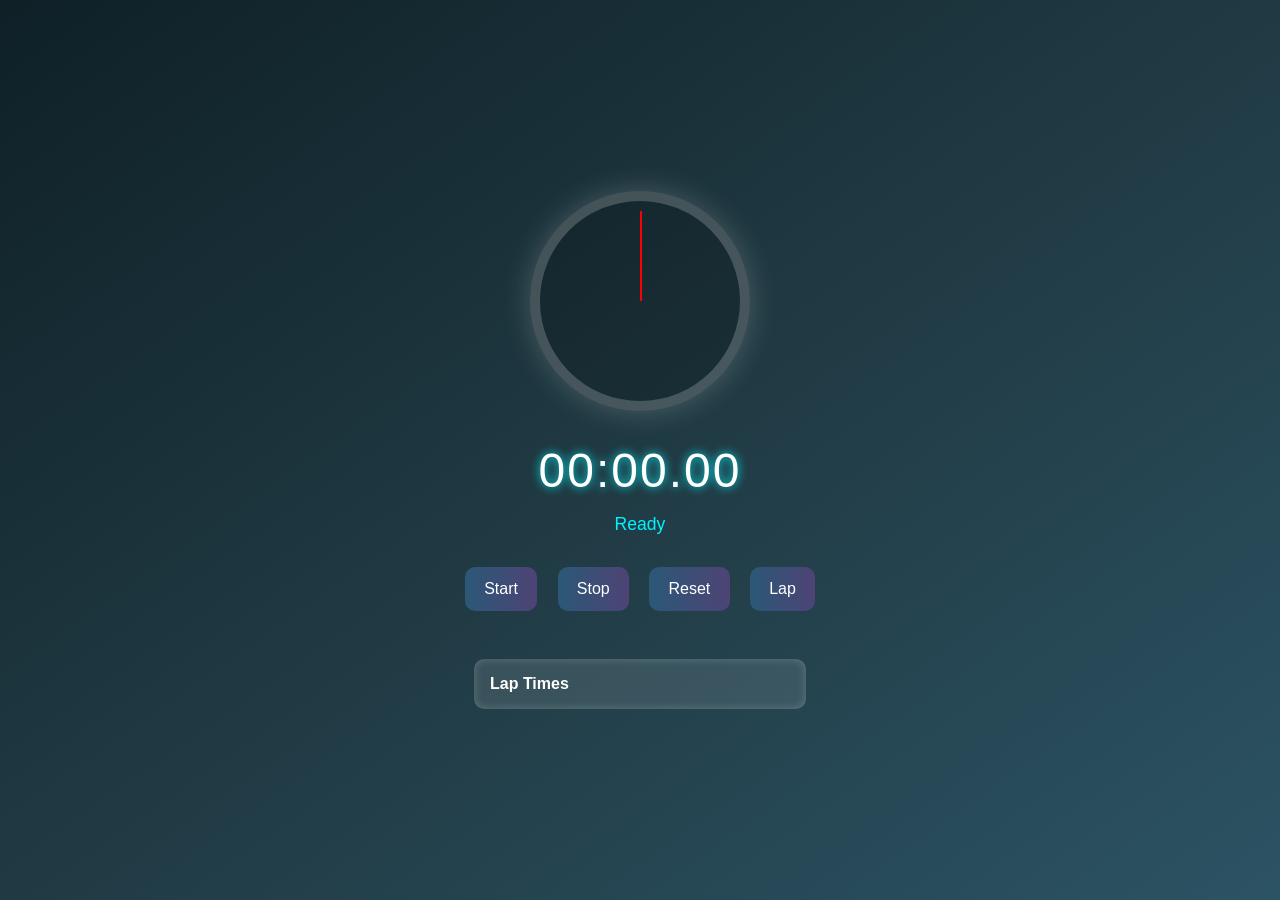
==== index.html @ 61e8c580 "Rename task2.html to index.html" ====
<!DOCTYPE html>
<html lang="en">
  <head>
    <meta charset="UTF-8" />
    <meta name="viewport" content="width=device-width, initial-scale=1.0" />
    <title>Analog Stopwatch with Lap Feature</title>

    <!-- ==== custom css code ==== -->

    <style>
      /* Page layout and background */
      body {
        margin: 0;
        font-family: "Segoe UI", sans-serif;
        background: linear-gradient(to bottom right, #0f2027, #203a43, #2c5364);
        color: white;
        display: flex;
        flex-direction: column;
        align-items: center;
        justify-content: center;
        height: 100vh;
      }

      /* Main stopwatch layout */
      .stopwatch-container {
        display: flex;
        flex-direction: column;
        align-items: center;
        gap: 2rem;
      }

      /* Circular analog stopwatch */
      .analog {
        position: relative;
        width: 200px;
        height: 200px;
        border: 10px solid rgba(255, 255, 255, 0.2);
        border-radius: 50%;
        background-color: rgba(0, 0, 0, 0.2);
        box-shadow: 0 0 30px rgba(255, 255, 255, 0.2);
      }

      /* Rotating needle inside the analog dial */
      .needle {
        position: absolute;
        width: 2px;
        height: 90px;
        background: red;
        top: 10px;
        left: 50%;
        transform-origin: bottom;
        transform: rotate(0deg);
      }

      /* Digital time display */
      .digital {
        font-size: 3rem;
        letter-spacing: 2px;
        text-shadow: 0 0 10px #00f2ff;
      }

      /* Stopwatch buttons */
      .buttons button {
        padding: 0.8rem 1.2rem;
        margin: 0 0.5rem;
        border: none;
        border-radius: 10px;
        background: linear-gradient(to right, #2b5876, #4e4376);
        color: white;
        font-size: 1rem;
        cursor: pointer;
        transition: transform 0.2s, background 0.3s;
      }

      /* Button hover effect */
      .buttons button:hover {
        transform: scale(1.05);
        background: linear-gradient(to right, #4e4376, #2b5876);
      }

      /* Lap list container */
      .laps {
        margin-top: 1rem;
        width: 300px;
        max-height: 150px;
        overflow-y: auto;
        background: rgba(255, 255, 255, 0.1);
        padding: 1rem;
        border-radius: 10px;
        box-shadow: inset 0 0 10px rgba(255, 255, 255, 0.2);
      }

      /* Individual lap item */
      .lap-item {
        display: flex;
        justify-content: space-between;
        margin-bottom: 5px;
      }

      /* Stopwatch status text */
      .status {
        font-size: 1.1rem;
        margin-top: -1rem;
        color: #00f2ff;
      }
    </style>
  </head>
  <body>
    <!-- ==== custom html code ==== -->
    <!-- Stopwatch Container -->
    <div class="stopwatch-container">
      <!-- Analog dial with rotating needle -->
      <div class="analog">
        <div class="needle" id="needle"></div>
      </div>

      <!-- Digital time display -->
      <div class="digital" id="timeDisplay">00:00.00</div>

      <!-- Status text (e.g. Ready, Running, Stopped) -->
      <div class="status" id="statusDisplay">Ready</div>

      <!-- Control buttons -->
      <div class="buttons">
        <button onclick="startStopwatch()">Start</button>
        <button onclick="stopStopwatch()">Stop</button>
        <button onclick="resetStopwatch()">Reset</button>
        <button onclick="recordLap()">Lap</button>
      </div>

      <!-- Lap records display -->
      <div class="laps" id="lapsContainer">
        <strong>Lap Times</strong>
        <div id="laps"></div>
      </div>
    </div>

    <!-- ==== custom javascript code ==== -->
    <script>
      // Variables to track time and state
      let startTime,
        updatedTime,
        difference = 0;
      let timerInterval;
      let isRunning = false;
      let lapCounter = 1;

      // DOM references
      const needle = document.getElementById("needle");
      const statusDisplay = document.getElementById("statusDisplay");

      /**
       * Updates the time display and rotates the needle
       */
      function updateDisplay() {
        updatedTime = new Date().getTime();
        difference = updatedTime - startTime;

        // Calculate minutes, seconds, milliseconds
        let milliseconds = parseInt((difference % 1000) / 10);
        let seconds = parseInt((difference / 1000) % 60);
        let minutes = parseInt((difference / (1000 * 60)) % 60);

        // Update digital display
        document.getElementById("timeDisplay").textContent = `${String(
          minutes
        ).padStart(2, "0")}:${String(seconds).padStart(2, "0")}.${String(
          milliseconds
        ).padStart(2, "0")}`;

        // Rotate the needle based on time
        let rotation = ((difference % 60000) / 60000) * 360;
        needle.style.transform = `rotate(${rotation}deg)`;
      }

      /**
       * Starts the stopwatch
       */
      function startStopwatch() {
        if (!isRunning) {
          startTime = new Date().getTime() - difference; // Resume from paused time
          timerInterval = setInterval(updateDisplay, 10); // Update every 10ms
          isRunning = true;
          statusDisplay.textContent = "Running...";
        }
      }

      /**
       * Stops/pauses the stopwatch
       */
      function stopStopwatch() {
        if (isRunning) {
          clearInterval(timerInterval); // Stop updates
          isRunning = false;
          statusDisplay.textContent = "Stopped";
        }
      }

      /**
       * Resets the stopwatch and all values
       */
      function resetStopwatch() {
        clearInterval(timerInterval); // Stop any running timer
        difference = 0;
        isRunning = false;
        document.getElementById("timeDisplay").textContent = "00:00.00"; // Reset time
        needle.style.transform = "rotate(0deg)"; // Reset needle
        lapCounter = 1;
        document.getElementById("laps").innerHTML = ""; // Clear lap list
        statusDisplay.textContent = "Ready";
      }

      /**
       * Records the current lap time
       */
      function recordLap() {
        if (!isRunning) return; // Ignore if stopwatch isn't running

        const lapTime = document.getElementById("timeDisplay").textContent;
        const lap = document.createElement("div");
        lap.className = "lap-item";
        lap.innerHTML = `<span>Lap ${lapCounter++}</span><span>${lapTime}</span>`;
        document.getElementById("laps").prepend(lap); // Add to top of lap list
      }
    </script>
  </body>
</html>
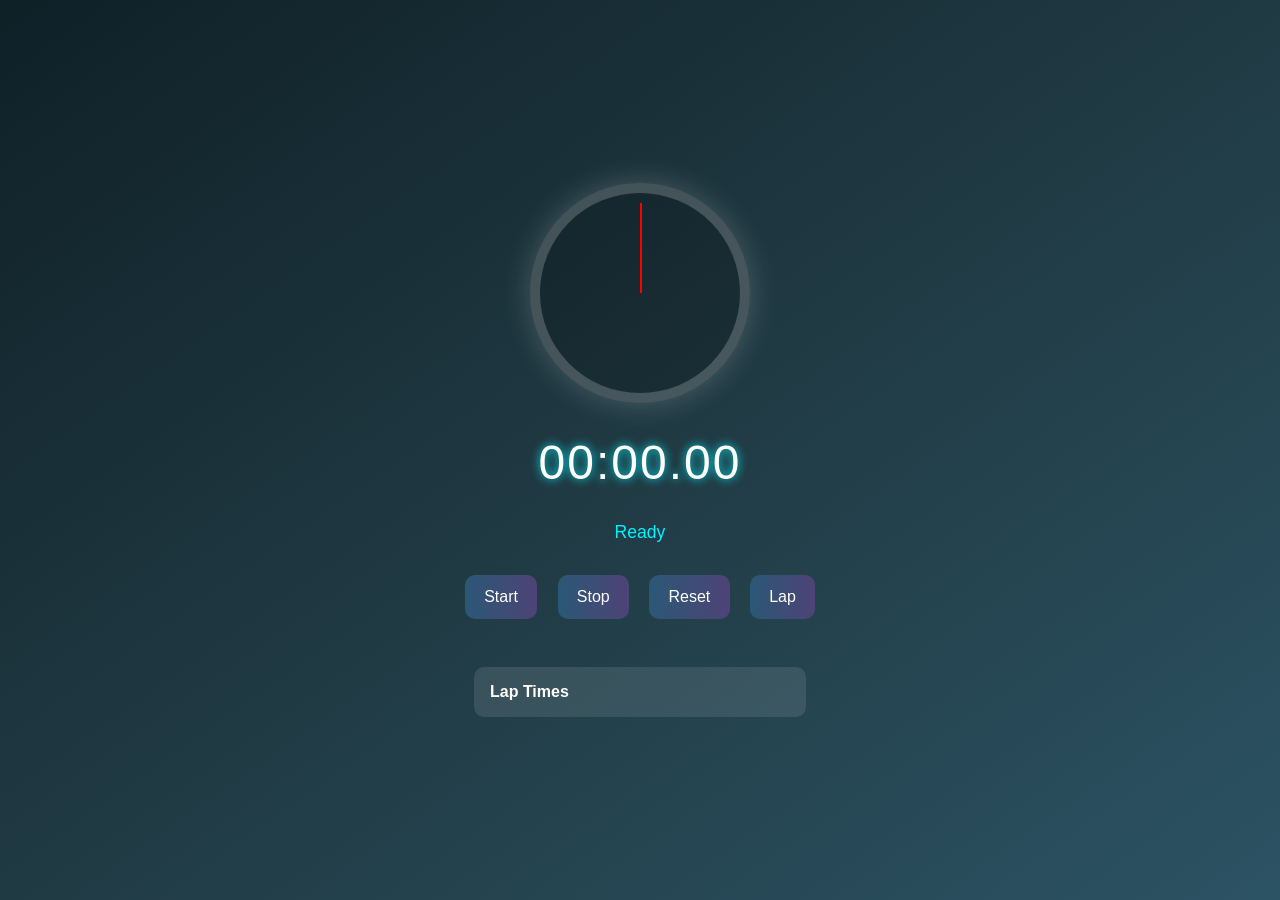
==== commit a753a276: "Rename index1.html to index.html" ====
--- a/index.html
+++ b/index.html
@@ -1,227 +1,41 @@
 <!DOCTYPE html>
 <html lang="en">
-  <head>
-    <meta charset="UTF-8" />
-    <meta name="viewport" content="width=device-width, initial-scale=1.0" />
-    <title>Analog Stopwatch with Lap Feature</title>
+<head>
+  <meta charset="UTF-8" />
+  <meta name="viewport" content="width=device-width, initial-scale=1.0" />
+  <title>Analog Stopwatch with Lap Feature</title>
 
-    <!-- ==== custom css code ==== -->
+  <!-- CSS Link -->
+  <link rel="stylesheet" href="style.css" />
+</head>
 
-    <style>
-      /* Page layout and background */
-      body {
-        margin: 0;
-        font-family: "Segoe UI", sans-serif;
-        background: linear-gradient(to bottom right, #0f2027, #203a43, #2c5364);
-        color: white;
-        display: flex;
-        flex-direction: column;
-        align-items: center;
-        justify-content: center;
-        height: 100vh;
-      }
+<body>
 
-      /* Main stopwatch layout */
-      .stopwatch-container {
-        display: flex;
-        flex-direction: column;
-        align-items: center;
-        gap: 2rem;
-      }
+  <div class="stopwatch-container">
 
-      /* Circular analog stopwatch */
-      .analog {
-        position: relative;
-        width: 200px;
-        height: 200px;
-        border: 10px solid rgba(255, 255, 255, 0.2);
-        border-radius: 50%;
-        background-color: rgba(0, 0, 0, 0.2);
-        box-shadow: 0 0 30px rgba(255, 255, 255, 0.2);
-      }
-
-      /* Rotating needle inside the analog dial */
-      .needle {
-        position: absolute;
-        width: 2px;
-        height: 90px;
-        background: red;
-        top: 10px;
-        left: 50%;
-        transform-origin: bottom;
-        transform: rotate(0deg);
-      }
-
-      /* Digital time display */
-      .digital {
-        font-size: 3rem;
-        letter-spacing: 2px;
-        text-shadow: 0 0 10px #00f2ff;
-      }
-
-      /* Stopwatch buttons */
-      .buttons button {
-        padding: 0.8rem 1.2rem;
-        margin: 0 0.5rem;
-        border: none;
-        border-radius: 10px;
-        background: linear-gradient(to right, #2b5876, #4e4376);
-        color: white;
-        font-size: 1rem;
-        cursor: pointer;
-        transition: transform 0.2s, background 0.3s;
-      }
-
-      /* Button hover effect */
-      .buttons button:hover {
-        transform: scale(1.05);
-        background: linear-gradient(to right, #4e4376, #2b5876);
-      }
-
-      /* Lap list container */
-      .laps {
-        margin-top: 1rem;
-        width: 300px;
-        max-height: 150px;
-        overflow-y: auto;
-        background: rgba(255, 255, 255, 0.1);
-        padding: 1rem;
-        border-radius: 10px;
-        box-shadow: inset 0 0 10px rgba(255, 255, 255, 0.2);
-      }
-
-      /* Individual lap item */
-      .lap-item {
-        display: flex;
-        justify-content: space-between;
-        margin-bottom: 5px;
-      }
-
-      /* Stopwatch status text */
-      .status {
-        font-size: 1.1rem;
-        margin-top: -1rem;
-        color: #00f2ff;
-      }
-    </style>
-  </head>
-  <body>
-    <!-- ==== custom html code ==== -->
-    <!-- Stopwatch Container -->
-    <div class="stopwatch-container">
-      <!-- Analog dial with rotating needle -->
-      <div class="analog">
-        <div class="needle" id="needle"></div>
-      </div>
-
-      <!-- Digital time display -->
-      <div class="digital" id="timeDisplay">00:00.00</div>
-
-      <!-- Status text (e.g. Ready, Running, Stopped) -->
-      <div class="status" id="statusDisplay">Ready</div>
-
-      <!-- Control buttons -->
-      <div class="buttons">
-        <button onclick="startStopwatch()">Start</button>
-        <button onclick="stopStopwatch()">Stop</button>
-        <button onclick="resetStopwatch()">Reset</button>
-        <button onclick="recordLap()">Lap</button>
-      </div>
-
-      <!-- Lap records display -->
-      <div class="laps" id="lapsContainer">
-        <strong>Lap Times</strong>
-        <div id="laps"></div>
-      </div>
+    <div class="analog">
+      <div class="needle" id="needle"></div>
     </div>
 
-    <!-- ==== custom javascript code ==== -->
-    <script>
-      // Variables to track time and state
-      let startTime,
-        updatedTime,
-        difference = 0;
-      let timerInterval;
-      let isRunning = false;
-      let lapCounter = 1;
+    <div class="digital" id="timeDisplay">00:00.00</div>
 
-      // DOM references
-      const needle = document.getElementById("needle");
-      const statusDisplay = document.getElementById("statusDisplay");
+    <div class="status" id="statusDisplay">Ready</div>
 
-      /**
-       * Updates the time display and rotates the needle
-       */
-      function updateDisplay() {
-        updatedTime = new Date().getTime();
-        difference = updatedTime - startTime;
+    <div class="buttons">
+      <button onclick="startStopwatch()">Start</button>
+      <button onclick="stopStopwatch()">Stop</button>
+      <button onclick="resetStopwatch()">Reset</button>
+      <button onclick="recordLap()">Lap</button>
+    </div>
 
-        // Calculate minutes, seconds, milliseconds
-        let milliseconds = parseInt((difference % 1000) / 10);
-        let seconds = parseInt((difference / 1000) % 60);
-        let minutes = parseInt((difference / (1000 * 60)) % 60);
+    <div class="laps" id="lapsContainer">
+      <strong>Lap Times</strong>
+      <div id="laps"></div>
+    </div>
 
-        // Update digital display
-        document.getElementById("timeDisplay").textContent = `${String(
-          minutes
-        ).padStart(2, "0")}:${String(seconds).padStart(2, "0")}.${String(
-          milliseconds
-        ).padStart(2, "0")}`;
+  </div>
 
-        // Rotate the needle based on time
-        let rotation = ((difference % 60000) / 60000) * 360;
-        needle.style.transform = `rotate(${rotation}deg)`;
-      }
-
-      /**
-       * Starts the stopwatch
-       */
-      function startStopwatch() {
-        if (!isRunning) {
-          startTime = new Date().getTime() - difference; // Resume from paused time
-          timerInterval = setInterval(updateDisplay, 10); // Update every 10ms
-          isRunning = true;
-          statusDisplay.textContent = "Running...";
-        }
-      }
-
-      /**
-       * Stops/pauses the stopwatch
-       */
-      function stopStopwatch() {
-        if (isRunning) {
-          clearInterval(timerInterval); // Stop updates
-          isRunning = false;
-          statusDisplay.textContent = "Stopped";
-        }
-      }
-
-      /**
-       * Resets the stopwatch and all values
-       */
-      function resetStopwatch() {
-        clearInterval(timerInterval); // Stop any running timer
-        difference = 0;
-        isRunning = false;
-        document.getElementById("timeDisplay").textContent = "00:00.00"; // Reset time
-        needle.style.transform = "rotate(0deg)"; // Reset needle
-        lapCounter = 1;
-        document.getElementById("laps").innerHTML = ""; // Clear lap list
-        statusDisplay.textContent = "Ready";
-      }
-
-      /**
-       * Records the current lap time
-       */
-      function recordLap() {
-        if (!isRunning) return; // Ignore if stopwatch isn't running
-
-        const lapTime = document.getElementById("timeDisplay").textContent;
-        const lap = document.createElement("div");
-        lap.className = "lap-item";
-        lap.innerHTML = `<span>Lap ${lapCounter++}</span><span>${lapTime}</span>`;
-        document.getElementById("laps").prepend(lap); // Add to top of lap list
-      }
-    </script>
-  </body>
+  <!-- JS Link -->
+  <script src="script.js"></script>
+</body>
 </html>
--- a/style.css
+++ b/style.css
@@ -0,0 +1,114 @@
+body {
+  margin: 0;
+  font-family: "Segoe UI", sans-serif;
+  background: linear-gradient(to bottom right, #0f2027, #203a43, #2c5364);
+  color: white;
+  display: flex;
+  flex-direction: column;
+  align-items: center;
+  justify-content: center;
+  height: 100vh;
+}
+
+/* Main stopwatch layout */
+.stopwatch-container {
+  display: flex;
+  flex-direction: column;
+  align-items: center;
+  gap: 2rem;
+}
+
+/* Circular analog stopwatch */
+.analog {
+  position: relative;
+  width: 200px;
+  height: 200px;
+  border: 10px solid rgba(255, 255, 255, 0.2);
+  border-radius: 50%;
+  background-color: rgba(0, 0, 0, 0.2);
+  box-shadow: 0 0 30px rgba(255, 255, 255, 0.2);
+}
+
+.needle {
+  position: absolute;
+  width: 2px;
+  height: 90px;
+  background: red;
+  top: 10px;
+  left: 50%;
+  transform-origin: bottom;
+  transform: rotate(0deg);
+}
+
+.digital {
+  font-size: 3rem;
+  letter-spacing: 2px;
+  text-shadow: 0 0 10px #00f2ff;
+}
+
+.buttons button {
+  padding: 0.8rem 1.2rem;
+  margin: 0 0.5rem;
+  border: none;
+  border-radius: 10px;
+  background: linear-gradient(to right, #2b5876, #4e4376);
+  color: white;
+  font-size: 1rem;
+  cursor: pointer;
+}
+
+.buttons button:hover {
+  transform: scale(1.05);
+}
+
+.laps {
+  margin-top: 1rem;
+  width: 300px;
+  max-height: 150px;
+  overflow-y: auto;
+  background: rgba(255, 255, 255, 0.1);
+  padding: 1rem;
+  border-radius: 10px;
+}
+
+.lap-item {
+  display: flex;
+  justify-content: space-between;
+  margin-bottom: 5px;
+}
+
+.status {
+  font-size: 1.1rem;
+  color: #00f2ff;
+}
+
+/* Mobile */
+@media (max-width: 768px) {
+  body {
+    padding: 20px 10px;
+    height: auto;
+  }
+
+  .analog {
+    width: 160px;
+    height: 160px;
+  }
+
+  .needle {
+    height: 70px;
+  }
+
+  .digital {
+    font-size: 2.2rem;
+  }
+
+  .buttons {
+    display: flex;
+    flex-wrap: wrap;
+    justify-content: center;
+  }
+
+  .laps {
+    width: 90%;
+  }
+}
